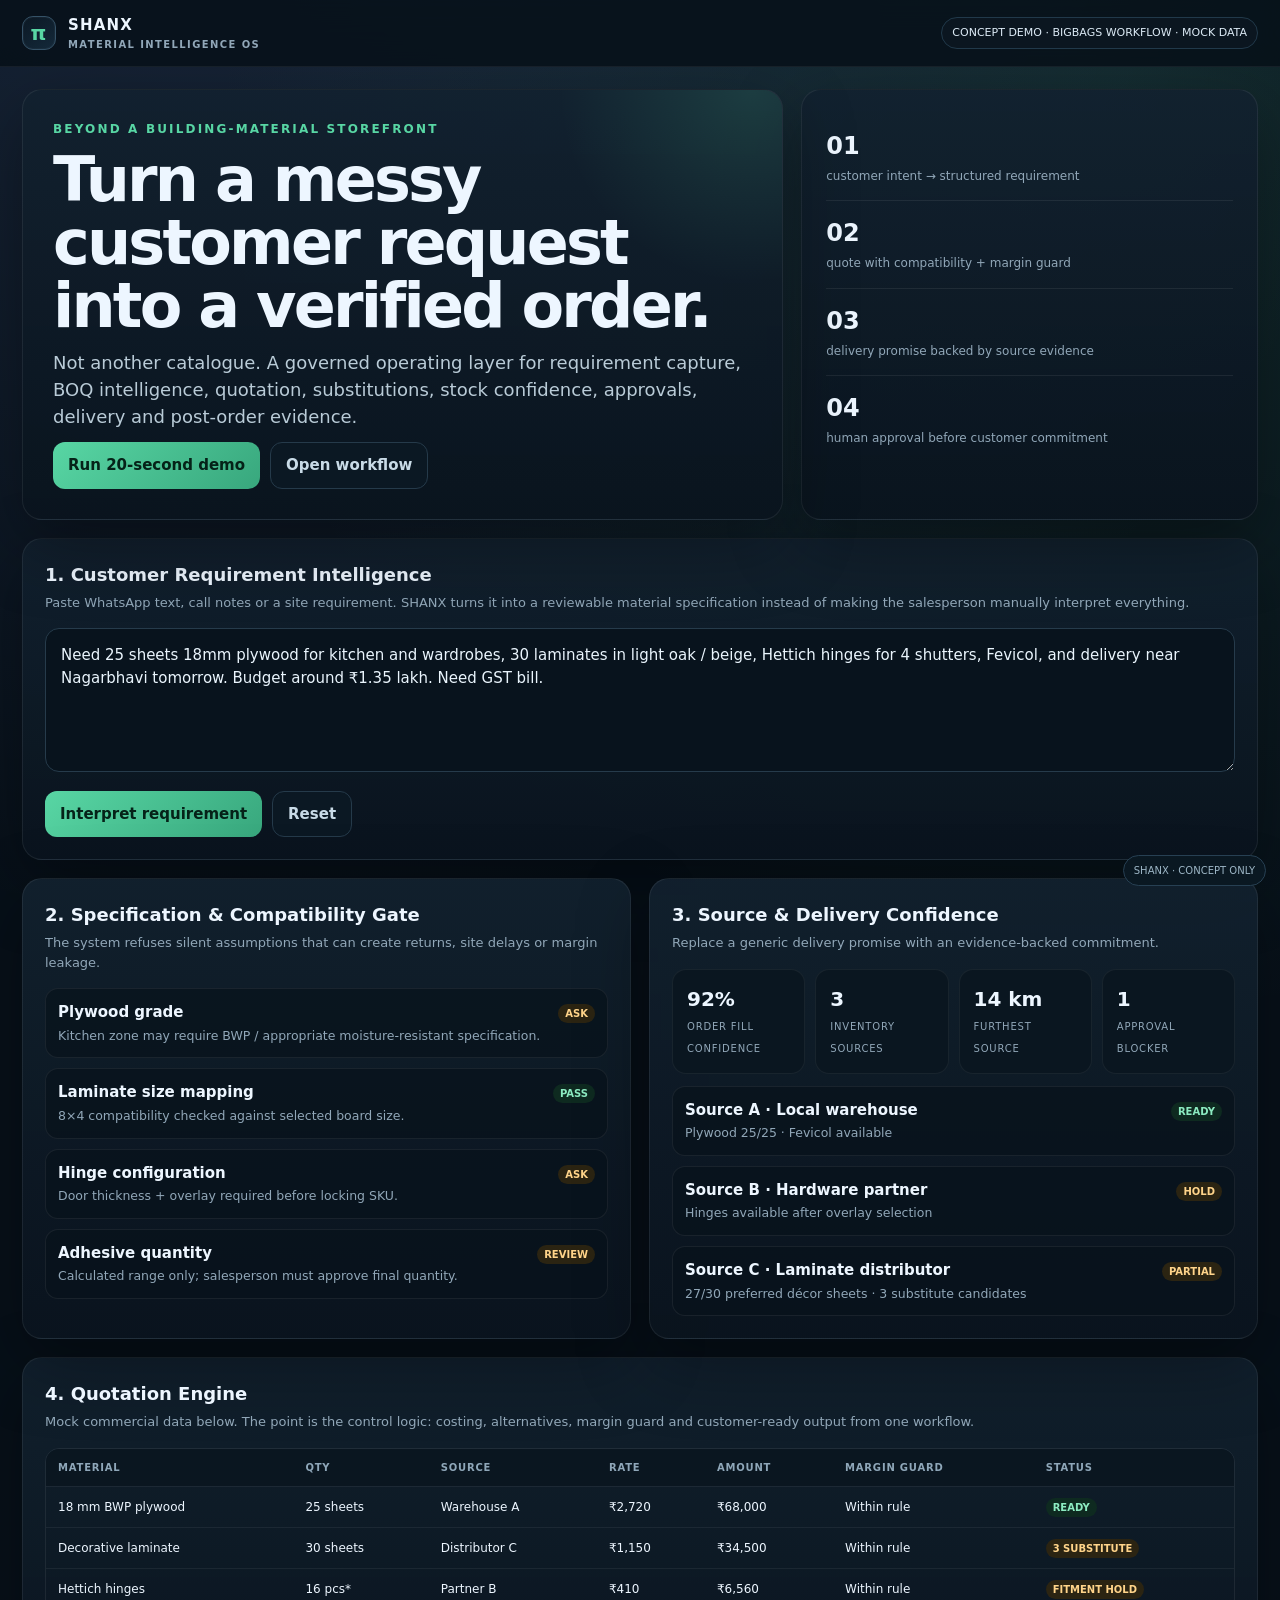
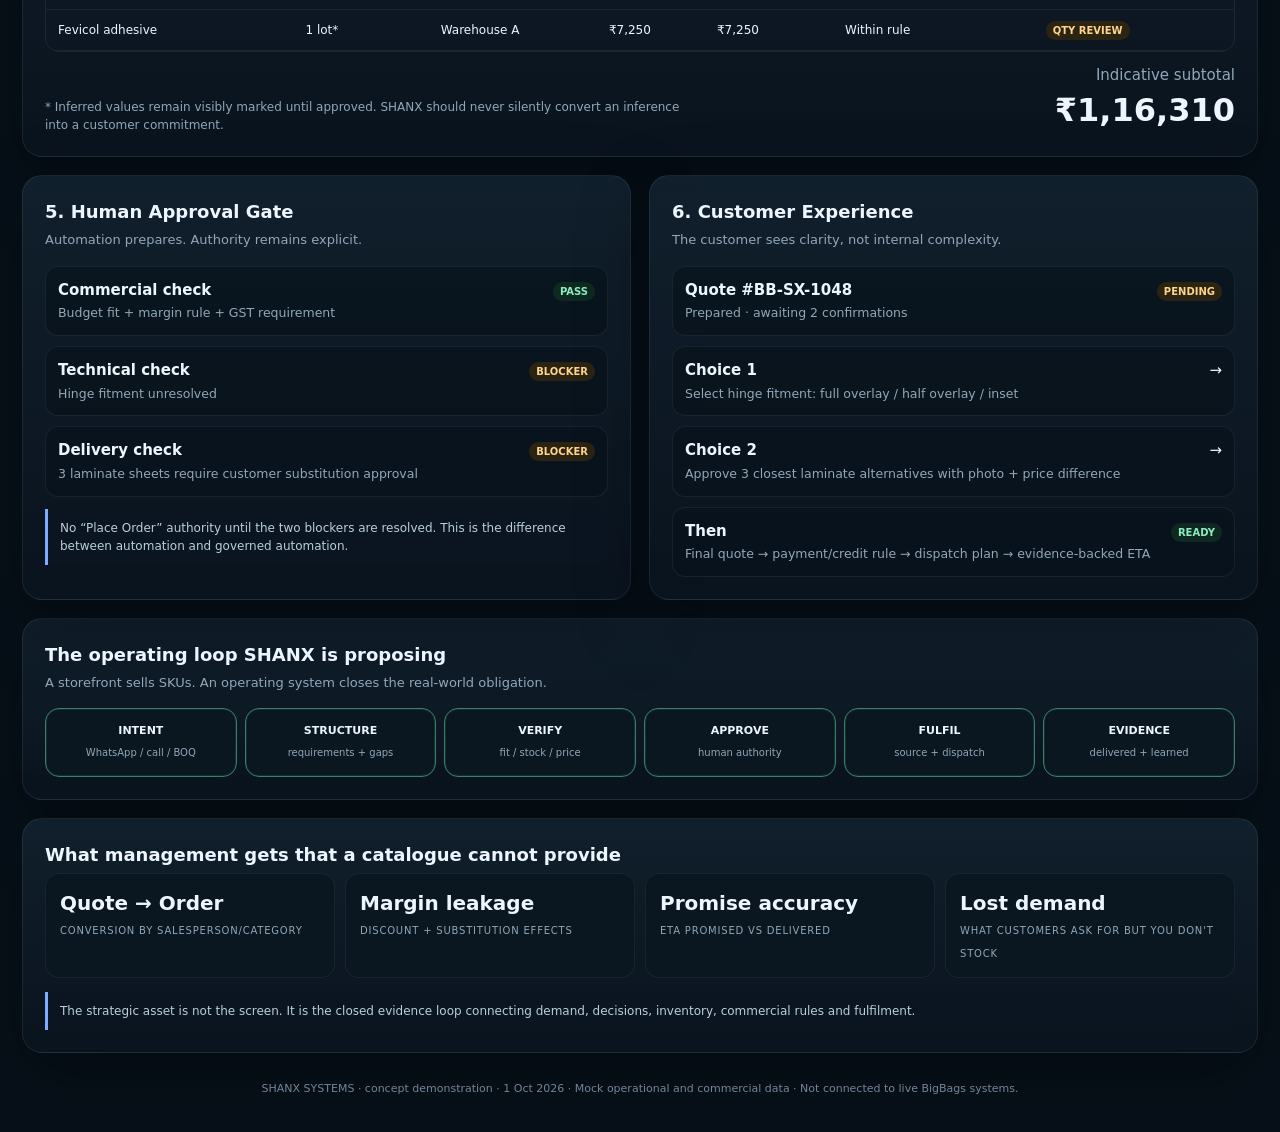
==== bigbags-demo/index.html @ f8fbde70 "Add SHANX BigBags material intelligence concept demo" ====
<!doctype html>
<html lang="en">
<head>
<meta charset="utf-8"/>
<meta name="viewport" content="width=device-width, initial-scale=1, viewport-fit=cover"/>
<title>SHANX Material OS — BigBags Concept Demo</title>
<style>
:root{--bg:#071019;--text:#edf6ff;--muted:#91a7b8;--accent:#58d6a4;--accent2:#80a9ff;--shadow:0 24px 70px rgba(0,0,0,.34);--r:20px}
*{box-sizing:border-box}html{scroll-behavior:smooth}body{margin:0;background:radial-gradient(circle at 20% -10%,rgba(128,169,255,.16),transparent 38%),radial-gradient(circle at 88% 4%,rgba(88,214,164,.12),transparent 32%),var(--bg);color:var(--text);font:15px/1.5 Inter,ui-sans-serif,system-ui,-apple-system,Segoe UI,Roboto,Arial}button,input,textarea,select{font:inherit}.wrap{max-width:1440px;margin:auto;padding:22px}.topbar{position:sticky;top:0;z-index:30;margin:-22px -22px 22px;padding:14px 22px;background:rgba(7,16,25,.84);backdrop-filter:blur(18px);border-bottom:1px solid rgba(255,255,255,.06);display:flex;gap:16px;align-items:center}.brand{display:flex;align-items:center;gap:12px;font-weight:900;letter-spacing:.08em}.mark{width:34px;height:34px;border:1px solid #355267;border-radius:11px;display:grid;place-items:center;background:linear-gradient(145deg,#0b1824,#14293a);box-shadow:inset 0 0 0 1px rgba(255,255,255,.03)}.mark:before{content:"π";font-size:20px;color:var(--accent)}.brand small{display:block;color:var(--muted);font-size:10px;letter-spacing:.14em;font-weight:700}.badge{margin-left:auto;color:#dceaf5;background:#0b1620;border:1px solid #21394a;padding:7px 10px;border-radius:999px;font-size:11px}.hero{display:grid;grid-template-columns:1.25fr .75fr;gap:18px;margin-bottom:18px}.card{background:linear-gradient(180deg,rgba(18,33,47,.92),rgba(10,20,30,.96));border:1px solid rgba(255,255,255,.07);border-radius:var(--r);box-shadow:var(--shadow)}.hero-main{padding:30px;position:relative;overflow:hidden}.hero-main:after{content:"";position:absolute;width:420px;height:420px;border-radius:50%;right:-180px;top:-210px;background:radial-gradient(circle,rgba(88,214,164,.15),transparent 65%)}.eyebrow{color:var(--accent);font-size:12px;letter-spacing:.18em;text-transform:uppercase;font-weight:800}h1{font-size:clamp(30px,5vw,62px);line-height:1.02;margin:10px 0 12px;letter-spacing:-.045em}.lead{font-size:18px;color:#b9cbd7;max-width:780px}.hero-side{padding:24px}.metric{padding:14px 0;border-bottom:1px solid rgba(255,255,255,.07)}.metric:last-child{border-bottom:0}.metric b{font-size:24px;display:block}.metric span{font-size:12px;color:var(--muted)}.grid{display:grid;grid-template-columns:1fr 1fr;gap:18px}.section{padding:22px}.section h2{margin:0 0 5px;font-size:18px}.section .sub{margin:0 0 16px;color:var(--muted);font-size:13px}textarea{width:100%;min-height:144px;resize:vertical;background:#08131d;color:#eaf5fd;border:1px solid #263b4b;border-radius:14px;padding:15px;outline:none}.row{display:flex;gap:10px;flex-wrap:wrap;margin-top:12px}.btn{border:0;border-radius:12px;padding:11px 15px;font-weight:800;cursor:pointer;transition:.2s}.btn.primary{background:linear-gradient(135deg,var(--accent),#38a77d);color:#052218}.btn.ghost{background:#0b1823;color:#c9dbe7;border:1px solid #253a4a}.pills{display:flex;gap:8px;flex-wrap:wrap}.pill{font-size:11px;padding:6px 9px;border-radius:999px;border:1px solid #294152;color:#b8cbda;background:#0a1721}.pill.ok{color:#b7f8da;border-color:#295945;background:#0c231b}.pill.warn{color:#ffe4b3;border-color:#65512c;background:#241e0f}.stack{display:grid;gap:10px}.item{display:grid;grid-template-columns:1fr auto;gap:12px;padding:12px;border:1px solid rgba(255,255,255,.065);border-radius:13px;background:rgba(8,18,27,.68)}.item small{color:var(--muted);display:block;margin-top:3px}.table-wrap{overflow:auto;border:1px solid rgba(255,255,255,.07);border-radius:14px}table{width:100%;border-collapse:collapse;min-width:760px}th,td{padding:11px 12px;border-bottom:1px solid rgba(255,255,255,.06);text-align:left;font-size:12px}th{color:#8fa7b9;text-transform:uppercase;letter-spacing:.08em;font-size:10px;background:#0a1620}.status{font-size:10px;font-weight:900;border-radius:999px;padding:4px 7px}.status.good{background:#0e2a20;color:#8cebc1}.status.med{background:#2b2412;color:#ffd48a}.big-num{font-size:32px;font-weight:900}.muted{color:var(--muted)}.kpis{display:grid;grid-template-columns:repeat(4,1fr);gap:10px}.kpi{padding:14px;border:1px solid rgba(255,255,255,.06);border-radius:14px;background:#0a1620}.kpi b{display:block;font-size:20px}.kpi span{font-size:10px;color:var(--muted);text-transform:uppercase;letter-spacing:.08em}.flow{display:grid;grid-template-columns:repeat(6,1fr);gap:8px}.step{padding:14px 10px;border:1px solid rgba(255,255,255,.07);border-radius:14px;background:#0a1620;text-align:center}.step b{display:block;font-size:11px}.step span{font-size:10px;color:var(--muted)}.step.active{border-color:#3a8067;box-shadow:inset 0 0 0 1px rgba(88,214,164,.12)}.note{border-left:3px solid var(--accent2);padding:10px 12px;background:#0a1521;border-radius:0 12px 12px 0;color:#bbcedc;font-size:12px}.footer{padding:28px 0 12px;color:#6f8798;font-size:11px;text-align:center}.demo-label{position:fixed;right:14px;bottom:14px;background:#0a1822;border:1px solid #274053;color:#9db6c6;border-radius:999px;padding:7px 10px;font-size:10px;z-index:50}.hidden{display:none!important}.flash{animation:flash .7s ease}@keyframes flash{0%{box-shadow:0 0 0 0 rgba(88,214,164,.5)}100%{box-shadow:0 0 0 18px rgba(88,214,164,0)}}@media(max-width:980px){.hero,.grid{grid-template-columns:1fr}.kpis{grid-template-columns:1fr 1fr}.flow{grid-template-columns:1fr 1fr 1fr}}@media(max-width:620px){.wrap{padding:12px}.topbar{margin:-12px -12px 12px;padding:11px 12px}.hero-main{padding:20px}.section{padding:16px}.kpis{grid-template-columns:1fr 1fr}.flow{grid-template-columns:1fr 1fr}.badge{display:none}h1{font-size:38px}}
</style>
</head>
<body>
<div class="wrap">
<div class="topbar"><div class="brand"><div class="mark"></div><div>SHANX <small>MATERIAL INTELLIGENCE OS</small></div></div><div class="badge">CONCEPT DEMO · BIGBAGS WORKFLOW · MOCK DATA</div></div>
<section class="hero"><div class="card hero-main"><div class="eyebrow">Beyond a building-material storefront</div><h1>Turn a messy customer request into a verified order.</h1><div class="lead">Not another catalogue. A governed operating layer for requirement capture, BOQ intelligence, quotation, substitutions, stock confidence, approvals, delivery and post-order evidence.</div><div class="row"><button class="btn primary" onclick="runDemo()">Run 20-second demo</button><button class="btn ghost" onclick="document.getElementById('engine').scrollIntoView()">Open workflow</button></div></div><div class="card hero-side"><div class="metric"><b>01</b><span>customer intent → structured requirement</span></div><div class="metric"><b>02</b><span>quote with compatibility + margin guard</span></div><div class="metric"><b>03</b><span>delivery promise backed by source evidence</span></div><div class="metric"><b>04</b><span>human approval before customer commitment</span></div></div></section>
<section class="card section" id="engine"><h2>1. Customer Requirement Intelligence</h2><p class="sub">Paste WhatsApp text, call notes or a site requirement. SHANX turns it into a reviewable material specification instead of making the salesperson manually interpret everything.</p><textarea id="input">Need 25 sheets 18mm plywood for kitchen and wardrobes, 30 laminates in light oak / beige, Hettich hinges for 4 shutters, Fevicol, and delivery near Nagarbhavi tomorrow. Budget around ₹1.35 lakh. Need GST bill.</textarea><div class="row"><button class="btn primary" onclick="parseRequirement()">Interpret requirement</button><button class="btn ghost" onclick="resetDemo()">Reset</button></div><div id="parsed" class="stack hidden" style="margin-top:14px"><div class="item"><div><b>18 mm plywood · 25 sheets</b><small>Use: kitchen + wardrobes · moisture exposure risk detected</small></div><div><span class="status med">SPEC CLARIFY</span></div></div><div class="item"><div><b>Decorative laminates · 30 sheets</b><small>Preference: light oak / beige · finish not specified</small></div><div><span class="status med">FINISH MISSING</span></div></div><div class="item"><div><b>Hettich hinges · 4-shutter requirement</b><small>Overlay/inset + opening angle not specified</small></div><div><span class="status med">FITMENT CHECK</span></div></div><div class="item"><div><b>Fevicol adhesive</b><small>Quantity inferred from sheet work — requires human confirmation</small></div><div><span class="status med">QTY CHECK</span></div></div><div class="pills"><span class="pill ok">GST invoice required</span><span class="pill ok">Delivery: Nagarbhavi</span><span class="pill warn">Deadline: tomorrow</span><span class="pill">Budget: ₹1.35L</span></div></div></section>
<div class="grid" style="margin-top:18px"><section class="card section"><h2>2. Specification & Compatibility Gate</h2><p class="sub">The system refuses silent assumptions that can create returns, site delays or margin leakage.</p><div class="stack"><div class="item"><div><b>Plywood grade</b><small>Kitchen zone may require BWP / appropriate moisture-resistant specification.</small></div><div><span class="status med">ASK</span></div></div><div class="item"><div><b>Laminate size mapping</b><small>8×4 compatibility checked against selected board size.</small></div><div><span class="status good">PASS</span></div></div><div class="item"><div><b>Hinge configuration</b><small>Door thickness + overlay required before locking SKU.</small></div><div><span class="status med">ASK</span></div></div><div class="item"><div><b>Adhesive quantity</b><small>Calculated range only; salesperson must approve final quantity.</small></div><div><span class="status med">REVIEW</span></div></div></div></section><section class="card section"><h2>3. Source & Delivery Confidence</h2><p class="sub">Replace a generic delivery promise with an evidence-backed commitment.</p><div class="kpis"><div class="kpi"><b>92%</b><span>order fill confidence</span></div><div class="kpi"><b>3</b><span>inventory sources</span></div><div class="kpi"><b>14 km</b><span>furthest source</span></div><div class="kpi"><b>1</b><span>approval blocker</span></div></div><div class="stack" style="margin-top:12px"><div class="item"><div><b>Source A · Local warehouse</b><small>Plywood 25/25 · Fevicol available</small></div><div><span class="status good">READY</span></div></div><div class="item"><div><b>Source B · Hardware partner</b><small>Hinges available after overlay selection</small></div><div><span class="status med">HOLD</span></div></div><div class="item"><div><b>Source C · Laminate distributor</b><small>27/30 preferred décor sheets · 3 substitute candidates</small></div><div><span class="status med">PARTIAL</span></div></div></div></section></div>
<section class="card section" style="margin-top:18px"><h2>4. Quotation Engine</h2><p class="sub">Mock commercial data below. The point is the control logic: costing, alternatives, margin guard and customer-ready output from one workflow.</p><div class="table-wrap"><table><thead><tr><th>Material</th><th>Qty</th><th>Source</th><th>Rate</th><th>Amount</th><th>Margin guard</th><th>Status</th></tr></thead><tbody><tr><td>18 mm BWP plywood</td><td>25 sheets</td><td>Warehouse A</td><td>₹2,720</td><td>₹68,000</td><td>Within rule</td><td><span class="status good">READY</span></td></tr><tr><td>Decorative laminate</td><td>30 sheets</td><td>Distributor C</td><td>₹1,150</td><td>₹34,500</td><td>Within rule</td><td><span class="status med">3 SUBSTITUTE</span></td></tr><tr><td>Hettich hinges</td><td>16 pcs*</td><td>Partner B</td><td>₹410</td><td>₹6,560</td><td>Within rule</td><td><span class="status med">FITMENT HOLD</span></td></tr><tr><td>Fevicol adhesive</td><td>1 lot*</td><td>Warehouse A</td><td>₹7,250</td><td>₹7,250</td><td>Within rule</td><td><span class="status med">QTY REVIEW</span></td></tr></tbody></table></div><div class="row" style="justify-content:space-between;align-items:end"><div class="muted" style="max-width:650px;font-size:12px">* Inferred values remain visibly marked until approved. SHANX should never silently convert an inference into a customer commitment.</div><div style="text-align:right"><span class="muted">Indicative subtotal</span><div class="big-num">₹1,16,310</div></div></div></section>
<div class="grid" style="margin-top:18px"><section class="card section"><h2>5. Human Approval Gate</h2><p class="sub">Automation prepares. Authority remains explicit.</p><div class="stack"><div class="item"><div><b>Commercial check</b><small>Budget fit + margin rule + GST requirement</small></div><div><span class="status good">PASS</span></div></div><div class="item"><div><b>Technical check</b><small>Hinge fitment unresolved</small></div><div><span class="status med">BLOCKER</span></div></div><div class="item"><div><b>Delivery check</b><small>3 laminate sheets require customer substitution approval</small></div><div><span class="status med">BLOCKER</span></div></div></div><div class="note" style="margin-top:12px">No “Place Order” authority until the two blockers are resolved. This is the difference between automation and governed automation.</div></section><section class="card section"><h2>6. Customer Experience</h2><p class="sub">The customer sees clarity, not internal complexity.</p><div class="stack"><div class="item"><div><b>Quote #BB-SX-1048</b><small>Prepared · awaiting 2 confirmations</small></div><div><span class="status med">PENDING</span></div></div><div class="item"><div><b>Choice 1</b><small>Select hinge fitment: full overlay / half overlay / inset</small></div><div>→</div></div><div class="item"><div><b>Choice 2</b><small>Approve 3 closest laminate alternatives with photo + price difference</small></div><div>→</div></div><div class="item"><div><b>Then</b><small>Final quote → payment/credit rule → dispatch plan → evidence-backed ETA</small></div><div><span class="status good">READY</span></div></div></div></section></div>
<section class="card section" style="margin-top:18px"><h2>The operating loop SHANX is proposing</h2><p class="sub">A storefront sells SKUs. An operating system closes the real-world obligation.</p><div class="flow"><div class="step active"><b>INTENT</b><span>WhatsApp / call / BOQ</span></div><div class="step active"><b>STRUCTURE</b><span>requirements + gaps</span></div><div class="step active"><b>VERIFY</b><span>fit / stock / price</span></div><div class="step active"><b>APPROVE</b><span>human authority</span></div><div class="step active"><b>FULFIL</b><span>source + dispatch</span></div><div class="step active"><b>EVIDENCE</b><span>delivered + learned</span></div></div></section>
<section class="card section" style="margin-top:18px"><h2>What management gets that a catalogue cannot provide</h2><div class="kpis"><div class="kpi"><b>Quote → Order</b><span>conversion by salesperson/category</span></div><div class="kpi"><b>Margin leakage</b><span>discount + substitution effects</span></div><div class="kpi"><b>Promise accuracy</b><span>ETA promised vs delivered</span></div><div class="kpi"><b>Lost demand</b><span>what customers ask for but you don't stock</span></div></div><div class="note" style="margin-top:14px">The strategic asset is not the screen. It is the closed evidence loop connecting demand, decisions, inventory, commercial rules and fulfilment.</div></section>
<div class="footer">SHANX SYSTEMS · concept demonstration · 1 Oct 2026 · Mock operational and commercial data · Not connected to live BigBags systems.</div>
</div>
<div class="demo-label">SHANX · CONCEPT ONLY</div>
<script>
function parseRequirement(){const p=document.getElementById('parsed');p.classList.remove('hidden');p.classList.add('flash');setTimeout(()=>p.classList.remove('flash'),800)}
function resetDemo(){document.getElementById('parsed').classList.add('hidden');document.getElementById('input').value="Need 25 sheets 18mm plywood for kitchen and wardrobes, 30 laminates in light oak / beige, Hettich hinges for 4 shutters, Fevicol, and delivery near Nagarbhavi tomorrow. Budget around ₹1.35 lakh. Need GST bill.";window.scrollTo({top:0,behavior:'smooth'})}
function runDemo(){document.getElementById('engine').scrollIntoView({behavior:'smooth'});setTimeout(parseRequirement,700)}
</script>
</body></html>
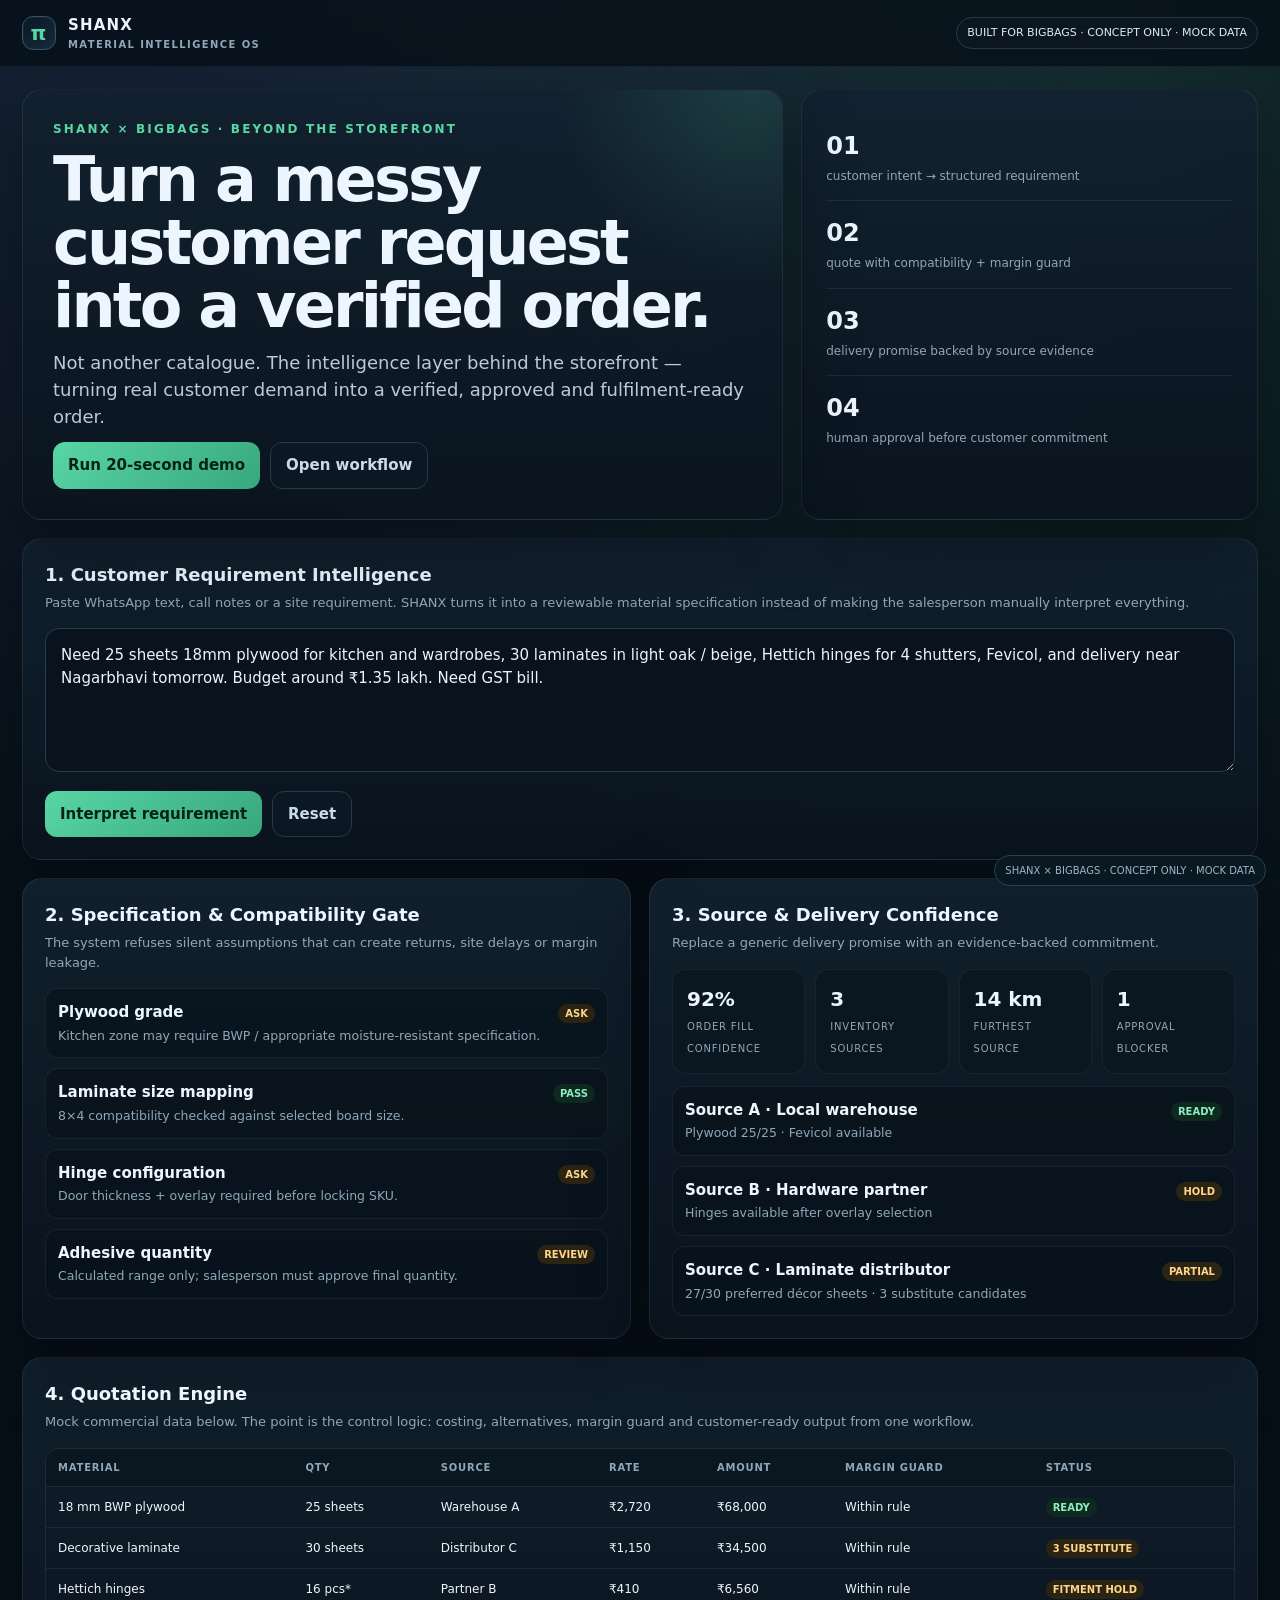
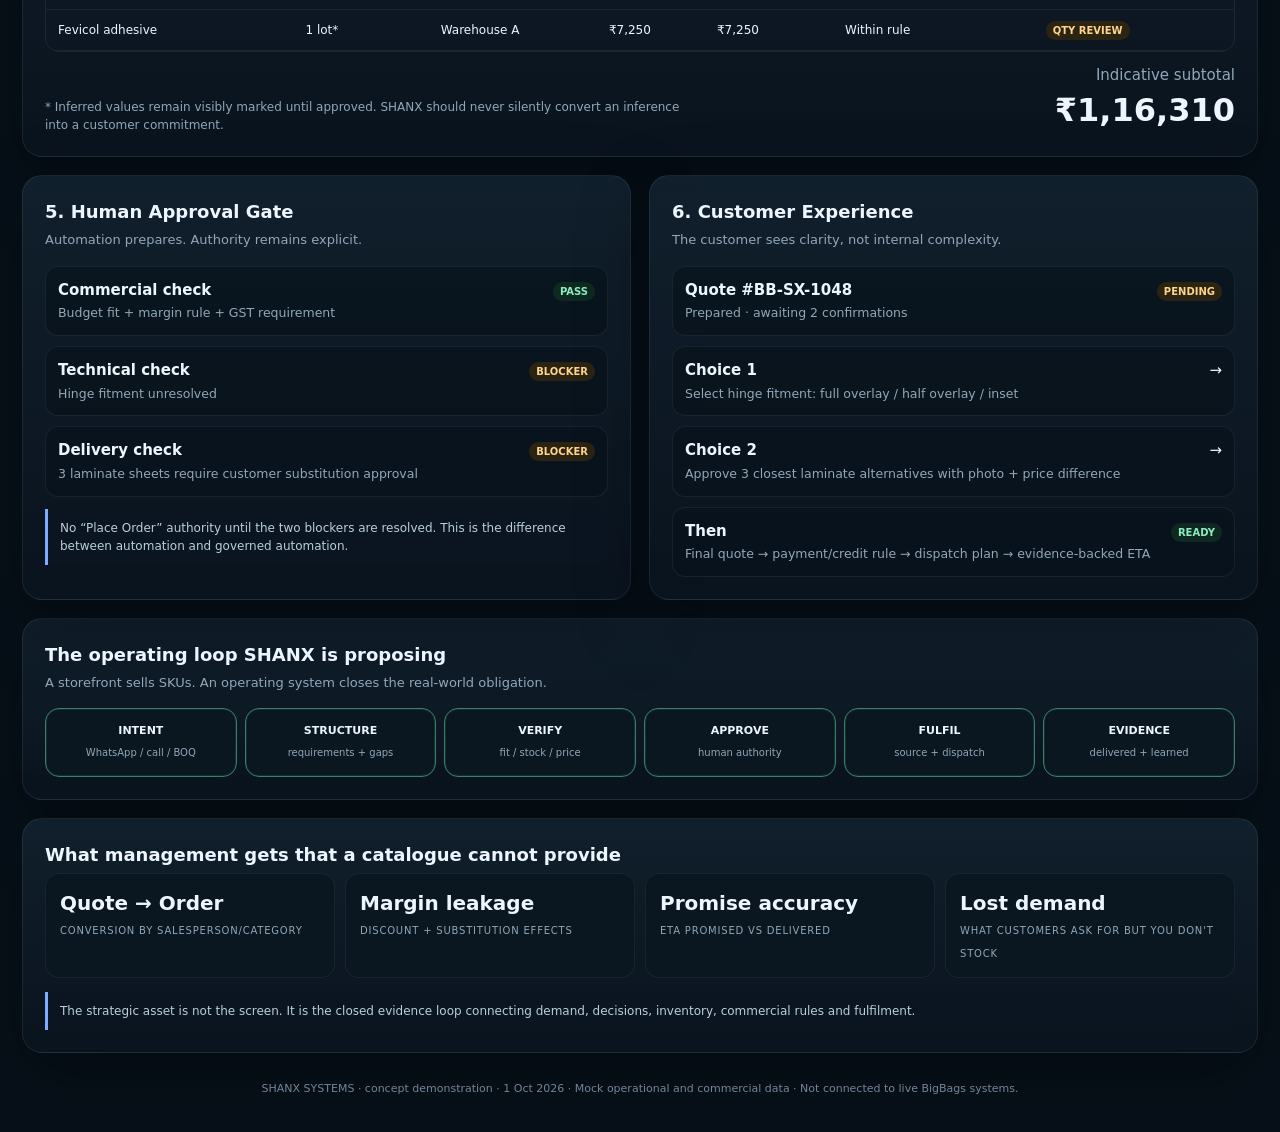
==== commit 1ea6f3ed: "Polish BigBags demo for mobile prospect sharing" ====
--- a/bigbags-demo/index.html
+++ b/bigbags-demo/index.html
@@ -3,16 +3,22 @@
 <head>
 <meta charset="utf-8"/>
 <meta name="viewport" content="width=device-width, initial-scale=1, viewport-fit=cover"/>
-<title>SHANX Material OS — BigBags Concept Demo</title>
+<meta name="theme-color" content="#071019"/>
+<meta property="og:title" content="SHANX × BigBags — Material Intelligence Concept"/>
+<meta property="og:description" content="A concept for the intelligence layer behind the storefront: requirement → verification → sourcing → quotation → approval → fulfilment."/>
+<meta property="og:type" content="website"/>
+<meta property="og:site_name" content="SHANX SYSTEMS"/>
+<meta name="twitter:card" content="summary"/>
+<title>SHANX × BigBags — Material Intelligence Concept</title>
 <style>
 :root{--bg:#071019;--text:#edf6ff;--muted:#91a7b8;--accent:#58d6a4;--accent2:#80a9ff;--shadow:0 24px 70px rgba(0,0,0,.34);--r:20px}
-*{box-sizing:border-box}html{scroll-behavior:smooth}body{margin:0;background:radial-gradient(circle at 20% -10%,rgba(128,169,255,.16),transparent 38%),radial-gradient(circle at 88% 4%,rgba(88,214,164,.12),transparent 32%),var(--bg);color:var(--text);font:15px/1.5 Inter,ui-sans-serif,system-ui,-apple-system,Segoe UI,Roboto,Arial}button,input,textarea,select{font:inherit}.wrap{max-width:1440px;margin:auto;padding:22px}.topbar{position:sticky;top:0;z-index:30;margin:-22px -22px 22px;padding:14px 22px;background:rgba(7,16,25,.84);backdrop-filter:blur(18px);border-bottom:1px solid rgba(255,255,255,.06);display:flex;gap:16px;align-items:center}.brand{display:flex;align-items:center;gap:12px;font-weight:900;letter-spacing:.08em}.mark{width:34px;height:34px;border:1px solid #355267;border-radius:11px;display:grid;place-items:center;background:linear-gradient(145deg,#0b1824,#14293a);box-shadow:inset 0 0 0 1px rgba(255,255,255,.03)}.mark:before{content:"π";font-size:20px;color:var(--accent)}.brand small{display:block;color:var(--muted);font-size:10px;letter-spacing:.14em;font-weight:700}.badge{margin-left:auto;color:#dceaf5;background:#0b1620;border:1px solid #21394a;padding:7px 10px;border-radius:999px;font-size:11px}.hero{display:grid;grid-template-columns:1.25fr .75fr;gap:18px;margin-bottom:18px}.card{background:linear-gradient(180deg,rgba(18,33,47,.92),rgba(10,20,30,.96));border:1px solid rgba(255,255,255,.07);border-radius:var(--r);box-shadow:var(--shadow)}.hero-main{padding:30px;position:relative;overflow:hidden}.hero-main:after{content:"";position:absolute;width:420px;height:420px;border-radius:50%;right:-180px;top:-210px;background:radial-gradient(circle,rgba(88,214,164,.15),transparent 65%)}.eyebrow{color:var(--accent);font-size:12px;letter-spacing:.18em;text-transform:uppercase;font-weight:800}h1{font-size:clamp(30px,5vw,62px);line-height:1.02;margin:10px 0 12px;letter-spacing:-.045em}.lead{font-size:18px;color:#b9cbd7;max-width:780px}.hero-side{padding:24px}.metric{padding:14px 0;border-bottom:1px solid rgba(255,255,255,.07)}.metric:last-child{border-bottom:0}.metric b{font-size:24px;display:block}.metric span{font-size:12px;color:var(--muted)}.grid{display:grid;grid-template-columns:1fr 1fr;gap:18px}.section{padding:22px}.section h2{margin:0 0 5px;font-size:18px}.section .sub{margin:0 0 16px;color:var(--muted);font-size:13px}textarea{width:100%;min-height:144px;resize:vertical;background:#08131d;color:#eaf5fd;border:1px solid #263b4b;border-radius:14px;padding:15px;outline:none}.row{display:flex;gap:10px;flex-wrap:wrap;margin-top:12px}.btn{border:0;border-radius:12px;padding:11px 15px;font-weight:800;cursor:pointer;transition:.2s}.btn.primary{background:linear-gradient(135deg,var(--accent),#38a77d);color:#052218}.btn.ghost{background:#0b1823;color:#c9dbe7;border:1px solid #253a4a}.pills{display:flex;gap:8px;flex-wrap:wrap}.pill{font-size:11px;padding:6px 9px;border-radius:999px;border:1px solid #294152;color:#b8cbda;background:#0a1721}.pill.ok{color:#b7f8da;border-color:#295945;background:#0c231b}.pill.warn{color:#ffe4b3;border-color:#65512c;background:#241e0f}.stack{display:grid;gap:10px}.item{display:grid;grid-template-columns:1fr auto;gap:12px;padding:12px;border:1px solid rgba(255,255,255,.065);border-radius:13px;background:rgba(8,18,27,.68)}.item small{color:var(--muted);display:block;margin-top:3px}.table-wrap{overflow:auto;border:1px solid rgba(255,255,255,.07);border-radius:14px}table{width:100%;border-collapse:collapse;min-width:760px}th,td{padding:11px 12px;border-bottom:1px solid rgba(255,255,255,.06);text-align:left;font-size:12px}th{color:#8fa7b9;text-transform:uppercase;letter-spacing:.08em;font-size:10px;background:#0a1620}.status{font-size:10px;font-weight:900;border-radius:999px;padding:4px 7px}.status.good{background:#0e2a20;color:#8cebc1}.status.med{background:#2b2412;color:#ffd48a}.big-num{font-size:32px;font-weight:900}.muted{color:var(--muted)}.kpis{display:grid;grid-template-columns:repeat(4,1fr);gap:10px}.kpi{padding:14px;border:1px solid rgba(255,255,255,.06);border-radius:14px;background:#0a1620}.kpi b{display:block;font-size:20px}.kpi span{font-size:10px;color:var(--muted);text-transform:uppercase;letter-spacing:.08em}.flow{display:grid;grid-template-columns:repeat(6,1fr);gap:8px}.step{padding:14px 10px;border:1px solid rgba(255,255,255,.07);border-radius:14px;background:#0a1620;text-align:center}.step b{display:block;font-size:11px}.step span{font-size:10px;color:var(--muted)}.step.active{border-color:#3a8067;box-shadow:inset 0 0 0 1px rgba(88,214,164,.12)}.note{border-left:3px solid var(--accent2);padding:10px 12px;background:#0a1521;border-radius:0 12px 12px 0;color:#bbcedc;font-size:12px}.footer{padding:28px 0 12px;color:#6f8798;font-size:11px;text-align:center}.demo-label{position:fixed;right:14px;bottom:14px;background:#0a1822;border:1px solid #274053;color:#9db6c6;border-radius:999px;padding:7px 10px;font-size:10px;z-index:50}.hidden{display:none!important}.flash{animation:flash .7s ease}@keyframes flash{0%{box-shadow:0 0 0 0 rgba(88,214,164,.5)}100%{box-shadow:0 0 0 18px rgba(88,214,164,0)}}@media(max-width:980px){.hero,.grid{grid-template-columns:1fr}.kpis{grid-template-columns:1fr 1fr}.flow{grid-template-columns:1fr 1fr 1fr}}@media(max-width:620px){.wrap{padding:12px}.topbar{margin:-12px -12px 12px;padding:11px 12px}.hero-main{padding:20px}.section{padding:16px}.kpis{grid-template-columns:1fr 1fr}.flow{grid-template-columns:1fr 1fr}.badge{display:none}h1{font-size:38px}}
+*{box-sizing:border-box}html{scroll-behavior:smooth}body{margin:0;background:radial-gradient(circle at 20% -10%,rgba(128,169,255,.16),transparent 38%),radial-gradient(circle at 88% 4%,rgba(88,214,164,.12),transparent 32%),var(--bg);color:var(--text);font:15px/1.5 Inter,ui-sans-serif,system-ui,-apple-system,Segoe UI,Roboto,Arial}button,input,textarea,select{font:inherit}.wrap{max-width:1440px;margin:auto;padding:22px}.topbar{position:sticky;top:0;z-index:30;margin:-22px -22px 22px;padding:14px 22px;background:rgba(7,16,25,.84);backdrop-filter:blur(18px);border-bottom:1px solid rgba(255,255,255,.06);display:flex;gap:16px;align-items:center}.brand{display:flex;align-items:center;gap:12px;font-weight:900;letter-spacing:.08em}.mark{width:34px;height:34px;border:1px solid #355267;border-radius:11px;display:grid;place-items:center;background:linear-gradient(145deg,#0b1824,#14293a);box-shadow:inset 0 0 0 1px rgba(255,255,255,.03)}.mark:before{content:"π";font-size:20px;color:var(--accent)}.brand small{display:block;color:var(--muted);font-size:10px;letter-spacing:.14em;font-weight:700}.badge{margin-left:auto;color:#dceaf5;background:#0b1620;border:1px solid #21394a;padding:7px 10px;border-radius:999px;font-size:11px}.hero{display:grid;grid-template-columns:1.25fr .75fr;gap:18px;margin-bottom:18px}.card{background:linear-gradient(180deg,rgba(18,33,47,.92),rgba(10,20,30,.96));border:1px solid rgba(255,255,255,.07);border-radius:var(--r);box-shadow:var(--shadow)}.hero-main{padding:30px;position:relative;overflow:hidden}.hero-main:after{content:"";position:absolute;width:420px;height:420px;border-radius:50%;right:-180px;top:-210px;background:radial-gradient(circle,rgba(88,214,164,.15),transparent 65%)}.eyebrow{color:var(--accent);font-size:12px;letter-spacing:.18em;text-transform:uppercase;font-weight:800}h1{font-size:clamp(30px,5vw,62px);line-height:1.02;margin:10px 0 12px;letter-spacing:-.045em}.lead{font-size:18px;color:#b9cbd7;max-width:780px}.hero-side{padding:24px}.metric{padding:14px 0;border-bottom:1px solid rgba(255,255,255,.07)}.metric:last-child{border-bottom:0}.metric b{font-size:24px;display:block}.metric span{font-size:12px;color:var(--muted)}.grid{display:grid;grid-template-columns:1fr 1fr;gap:18px}.section{padding:22px}.section h2{margin:0 0 5px;font-size:18px}.section .sub{margin:0 0 16px;color:var(--muted);font-size:13px}textarea{width:100%;min-height:144px;resize:vertical;background:#08131d;color:#eaf5fd;border:1px solid #263b4b;border-radius:14px;padding:15px;outline:none}.row{display:flex;gap:10px;flex-wrap:wrap;margin-top:12px}.btn{border:0;border-radius:12px;padding:11px 15px;font-weight:800;cursor:pointer;transition:.2s}.btn.primary{background:linear-gradient(135deg,var(--accent),#38a77d);color:#052218}.btn.ghost{background:#0b1823;color:#c9dbe7;border:1px solid #253a4a}.pills{display:flex;gap:8px;flex-wrap:wrap}.pill{font-size:11px;padding:6px 9px;border-radius:999px;border:1px solid #294152;color:#b8cbda;background:#0a1721}.pill.ok{color:#b7f8da;border-color:#295945;background:#0c231b}.pill.warn{color:#ffe4b3;border-color:#65512c;background:#241e0f}.stack{display:grid;gap:10px}.item{display:grid;grid-template-columns:1fr auto;gap:12px;padding:12px;border:1px solid rgba(255,255,255,.065);border-radius:13px;background:rgba(8,18,27,.68)}.item small{color:var(--muted);display:block;margin-top:3px}.table-wrap{overflow:auto;border:1px solid rgba(255,255,255,.07);border-radius:14px}table{width:100%;border-collapse:collapse;min-width:760px}th,td{padding:11px 12px;border-bottom:1px solid rgba(255,255,255,.06);text-align:left;font-size:12px}th{color:#8fa7b9;text-transform:uppercase;letter-spacing:.08em;font-size:10px;background:#0a1620}.status{font-size:10px;font-weight:900;border-radius:999px;padding:4px 7px}.status.good{background:#0e2a20;color:#8cebc1}.status.med{background:#2b2412;color:#ffd48a}.big-num{font-size:32px;font-weight:900}.muted{color:var(--muted)}.kpis{display:grid;grid-template-columns:repeat(4,1fr);gap:10px}.kpi{padding:14px;border:1px solid rgba(255,255,255,.06);border-radius:14px;background:#0a1620}.kpi b{display:block;font-size:20px}.kpi span{font-size:10px;color:var(--muted);text-transform:uppercase;letter-spacing:.08em}.flow{display:grid;grid-template-columns:repeat(6,1fr);gap:8px}.step{padding:14px 10px;border:1px solid rgba(255,255,255,.07);border-radius:14px;background:#0a1620;text-align:center}.step b{display:block;font-size:11px}.step span{font-size:10px;color:var(--muted)}.step.active{border-color:#3a8067;box-shadow:inset 0 0 0 1px rgba(88,214,164,.12)}.note{border-left:3px solid var(--accent2);padding:10px 12px;background:#0a1521;border-radius:0 12px 12px 0;color:#bbcedc;font-size:12px}.footer{padding:28px 0 12px;color:#6f8798;font-size:11px;text-align:center}#engine{scroll-margin-top:96px}.demo-label{position:fixed;right:14px;bottom:14px;background:#0a1822;border:1px solid #274053;color:#9db6c6;border-radius:999px;padding:7px 10px;font-size:10px;z-index:50}.hidden{display:none!important}.flash{animation:flash .7s ease}@keyframes flash{0%{box-shadow:0 0 0 0 rgba(88,214,164,.5)}100%{box-shadow:0 0 0 18px rgba(88,214,164,0)}}@media(max-width:980px){.hero,.grid{grid-template-columns:1fr}.kpis{grid-template-columns:1fr 1fr}.flow{grid-template-columns:1fr 1fr 1fr}}@media(max-width:620px){.wrap{padding:12px}.topbar{margin:-12px -12px 12px;padding:11px 12px}.hero-main{padding:20px}.section{padding:16px}.kpis{grid-template-columns:1fr 1fr}.flow{grid-template-columns:1fr 1fr}.badge{display:none}h1{font-size:36px}.lead{font-size:16px}.demo-label{position:static;display:inline-block;margin:0 12px 14px}.btn{min-height:48px}.hero-side{padding:20px}#engine{scroll-margin-top:88px}}
 </style>
 </head>
 <body>
 <div class="wrap">
-<div class="topbar"><div class="brand"><div class="mark"></div><div>SHANX <small>MATERIAL INTELLIGENCE OS</small></div></div><div class="badge">CONCEPT DEMO · BIGBAGS WORKFLOW · MOCK DATA</div></div>
-<section class="hero"><div class="card hero-main"><div class="eyebrow">Beyond a building-material storefront</div><h1>Turn a messy customer request into a verified order.</h1><div class="lead">Not another catalogue. A governed operating layer for requirement capture, BOQ intelligence, quotation, substitutions, stock confidence, approvals, delivery and post-order evidence.</div><div class="row"><button class="btn primary" onclick="runDemo()">Run 20-second demo</button><button class="btn ghost" onclick="document.getElementById('engine').scrollIntoView()">Open workflow</button></div></div><div class="card hero-side"><div class="metric"><b>01</b><span>customer intent → structured requirement</span></div><div class="metric"><b>02</b><span>quote with compatibility + margin guard</span></div><div class="metric"><b>03</b><span>delivery promise backed by source evidence</span></div><div class="metric"><b>04</b><span>human approval before customer commitment</span></div></div></section>
+<div class="topbar"><div class="brand"><div class="mark"></div><div>SHANX <small>MATERIAL INTELLIGENCE OS</small></div></div><div class="badge">BUILT FOR BIGBAGS · CONCEPT ONLY · MOCK DATA</div></div>
+<section class="hero"><div class="card hero-main"><div class="eyebrow">SHANX × BIGBAGS · BEYOND THE STOREFRONT</div><h1>Turn a messy customer request into a verified order.</h1><div class="lead">Not another catalogue. The intelligence layer behind the storefront — turning real customer demand into a verified, approved and fulfilment-ready order.</div><div class="row"><button class="btn primary" onclick="runDemo()">Run 20-second demo</button><button class="btn ghost" onclick="document.getElementById('engine').scrollIntoView()">Open workflow</button></div></div><div class="card hero-side"><div class="metric"><b>01</b><span>customer intent → structured requirement</span></div><div class="metric"><b>02</b><span>quote with compatibility + margin guard</span></div><div class="metric"><b>03</b><span>delivery promise backed by source evidence</span></div><div class="metric"><b>04</b><span>human approval before customer commitment</span></div></div></section>
 <section class="card section" id="engine"><h2>1. Customer Requirement Intelligence</h2><p class="sub">Paste WhatsApp text, call notes or a site requirement. SHANX turns it into a reviewable material specification instead of making the salesperson manually interpret everything.</p><textarea id="input">Need 25 sheets 18mm plywood for kitchen and wardrobes, 30 laminates in light oak / beige, Hettich hinges for 4 shutters, Fevicol, and delivery near Nagarbhavi tomorrow. Budget around ₹1.35 lakh. Need GST bill.</textarea><div class="row"><button class="btn primary" onclick="parseRequirement()">Interpret requirement</button><button class="btn ghost" onclick="resetDemo()">Reset</button></div><div id="parsed" class="stack hidden" style="margin-top:14px"><div class="item"><div><b>18 mm plywood · 25 sheets</b><small>Use: kitchen + wardrobes · moisture exposure risk detected</small></div><div><span class="status med">SPEC CLARIFY</span></div></div><div class="item"><div><b>Decorative laminates · 30 sheets</b><small>Preference: light oak / beige · finish not specified</small></div><div><span class="status med">FINISH MISSING</span></div></div><div class="item"><div><b>Hettich hinges · 4-shutter requirement</b><small>Overlay/inset + opening angle not specified</small></div><div><span class="status med">FITMENT CHECK</span></div></div><div class="item"><div><b>Fevicol adhesive</b><small>Quantity inferred from sheet work — requires human confirmation</small></div><div><span class="status med">QTY CHECK</span></div></div><div class="pills"><span class="pill ok">GST invoice required</span><span class="pill ok">Delivery: Nagarbhavi</span><span class="pill warn">Deadline: tomorrow</span><span class="pill">Budget: ₹1.35L</span></div></div></section>
 <div class="grid" style="margin-top:18px"><section class="card section"><h2>2. Specification & Compatibility Gate</h2><p class="sub">The system refuses silent assumptions that can create returns, site delays or margin leakage.</p><div class="stack"><div class="item"><div><b>Plywood grade</b><small>Kitchen zone may require BWP / appropriate moisture-resistant specification.</small></div><div><span class="status med">ASK</span></div></div><div class="item"><div><b>Laminate size mapping</b><small>8×4 compatibility checked against selected board size.</small></div><div><span class="status good">PASS</span></div></div><div class="item"><div><b>Hinge configuration</b><small>Door thickness + overlay required before locking SKU.</small></div><div><span class="status med">ASK</span></div></div><div class="item"><div><b>Adhesive quantity</b><small>Calculated range only; salesperson must approve final quantity.</small></div><div><span class="status med">REVIEW</span></div></div></div></section><section class="card section"><h2>3. Source & Delivery Confidence</h2><p class="sub">Replace a generic delivery promise with an evidence-backed commitment.</p><div class="kpis"><div class="kpi"><b>92%</b><span>order fill confidence</span></div><div class="kpi"><b>3</b><span>inventory sources</span></div><div class="kpi"><b>14 km</b><span>furthest source</span></div><div class="kpi"><b>1</b><span>approval blocker</span></div></div><div class="stack" style="margin-top:12px"><div class="item"><div><b>Source A · Local warehouse</b><small>Plywood 25/25 · Fevicol available</small></div><div><span class="status good">READY</span></div></div><div class="item"><div><b>Source B · Hardware partner</b><small>Hinges available after overlay selection</small></div><div><span class="status med">HOLD</span></div></div><div class="item"><div><b>Source C · Laminate distributor</b><small>27/30 preferred décor sheets · 3 substitute candidates</small></div><div><span class="status med">PARTIAL</span></div></div></div></section></div>
 <section class="card section" style="margin-top:18px"><h2>4. Quotation Engine</h2><p class="sub">Mock commercial data below. The point is the control logic: costing, alternatives, margin guard and customer-ready output from one workflow.</p><div class="table-wrap"><table><thead><tr><th>Material</th><th>Qty</th><th>Source</th><th>Rate</th><th>Amount</th><th>Margin guard</th><th>Status</th></tr></thead><tbody><tr><td>18 mm BWP plywood</td><td>25 sheets</td><td>Warehouse A</td><td>₹2,720</td><td>₹68,000</td><td>Within rule</td><td><span class="status good">READY</span></td></tr><tr><td>Decorative laminate</td><td>30 sheets</td><td>Distributor C</td><td>₹1,150</td><td>₹34,500</td><td>Within rule</td><td><span class="status med">3 SUBSTITUTE</span></td></tr><tr><td>Hettich hinges</td><td>16 pcs*</td><td>Partner B</td><td>₹410</td><td>₹6,560</td><td>Within rule</td><td><span class="status med">FITMENT HOLD</span></td></tr><tr><td>Fevicol adhesive</td><td>1 lot*</td><td>Warehouse A</td><td>₹7,250</td><td>₹7,250</td><td>Within rule</td><td><span class="status med">QTY REVIEW</span></td></tr></tbody></table></div><div class="row" style="justify-content:space-between;align-items:end"><div class="muted" style="max-width:650px;font-size:12px">* Inferred values remain visibly marked until approved. SHANX should never silently convert an inference into a customer commitment.</div><div style="text-align:right"><span class="muted">Indicative subtotal</span><div class="big-num">₹1,16,310</div></div></div></section>
@@ -21,7 +27,7 @@
 <section class="card section" style="margin-top:18px"><h2>What management gets that a catalogue cannot provide</h2><div class="kpis"><div class="kpi"><b>Quote → Order</b><span>conversion by salesperson/category</span></div><div class="kpi"><b>Margin leakage</b><span>discount + substitution effects</span></div><div class="kpi"><b>Promise accuracy</b><span>ETA promised vs delivered</span></div><div class="kpi"><b>Lost demand</b><span>what customers ask for but you don't stock</span></div></div><div class="note" style="margin-top:14px">The strategic asset is not the screen. It is the closed evidence loop connecting demand, decisions, inventory, commercial rules and fulfilment.</div></section>
 <div class="footer">SHANX SYSTEMS · concept demonstration · 1 Oct 2026 · Mock operational and commercial data · Not connected to live BigBags systems.</div>
 </div>
-<div class="demo-label">SHANX · CONCEPT ONLY</div>
+<div class="demo-label">SHANX × BIGBAGS · CONCEPT ONLY · MOCK DATA</div>
 <script>
 function parseRequirement(){const p=document.getElementById('parsed');p.classList.remove('hidden');p.classList.add('flash');setTimeout(()=>p.classList.remove('flash'),800)}
 function resetDemo(){document.getElementById('parsed').classList.add('hidden');document.getElementById('input').value="Need 25 sheets 18mm plywood for kitchen and wardrobes, 30 laminates in light oak / beige, Hettich hinges for 4 shutters, Fevicol, and delivery near Nagarbhavi tomorrow. Budget around ₹1.35 lakh. Need GST bill.";window.scrollTo({top:0,behavior:'smooth'})}
